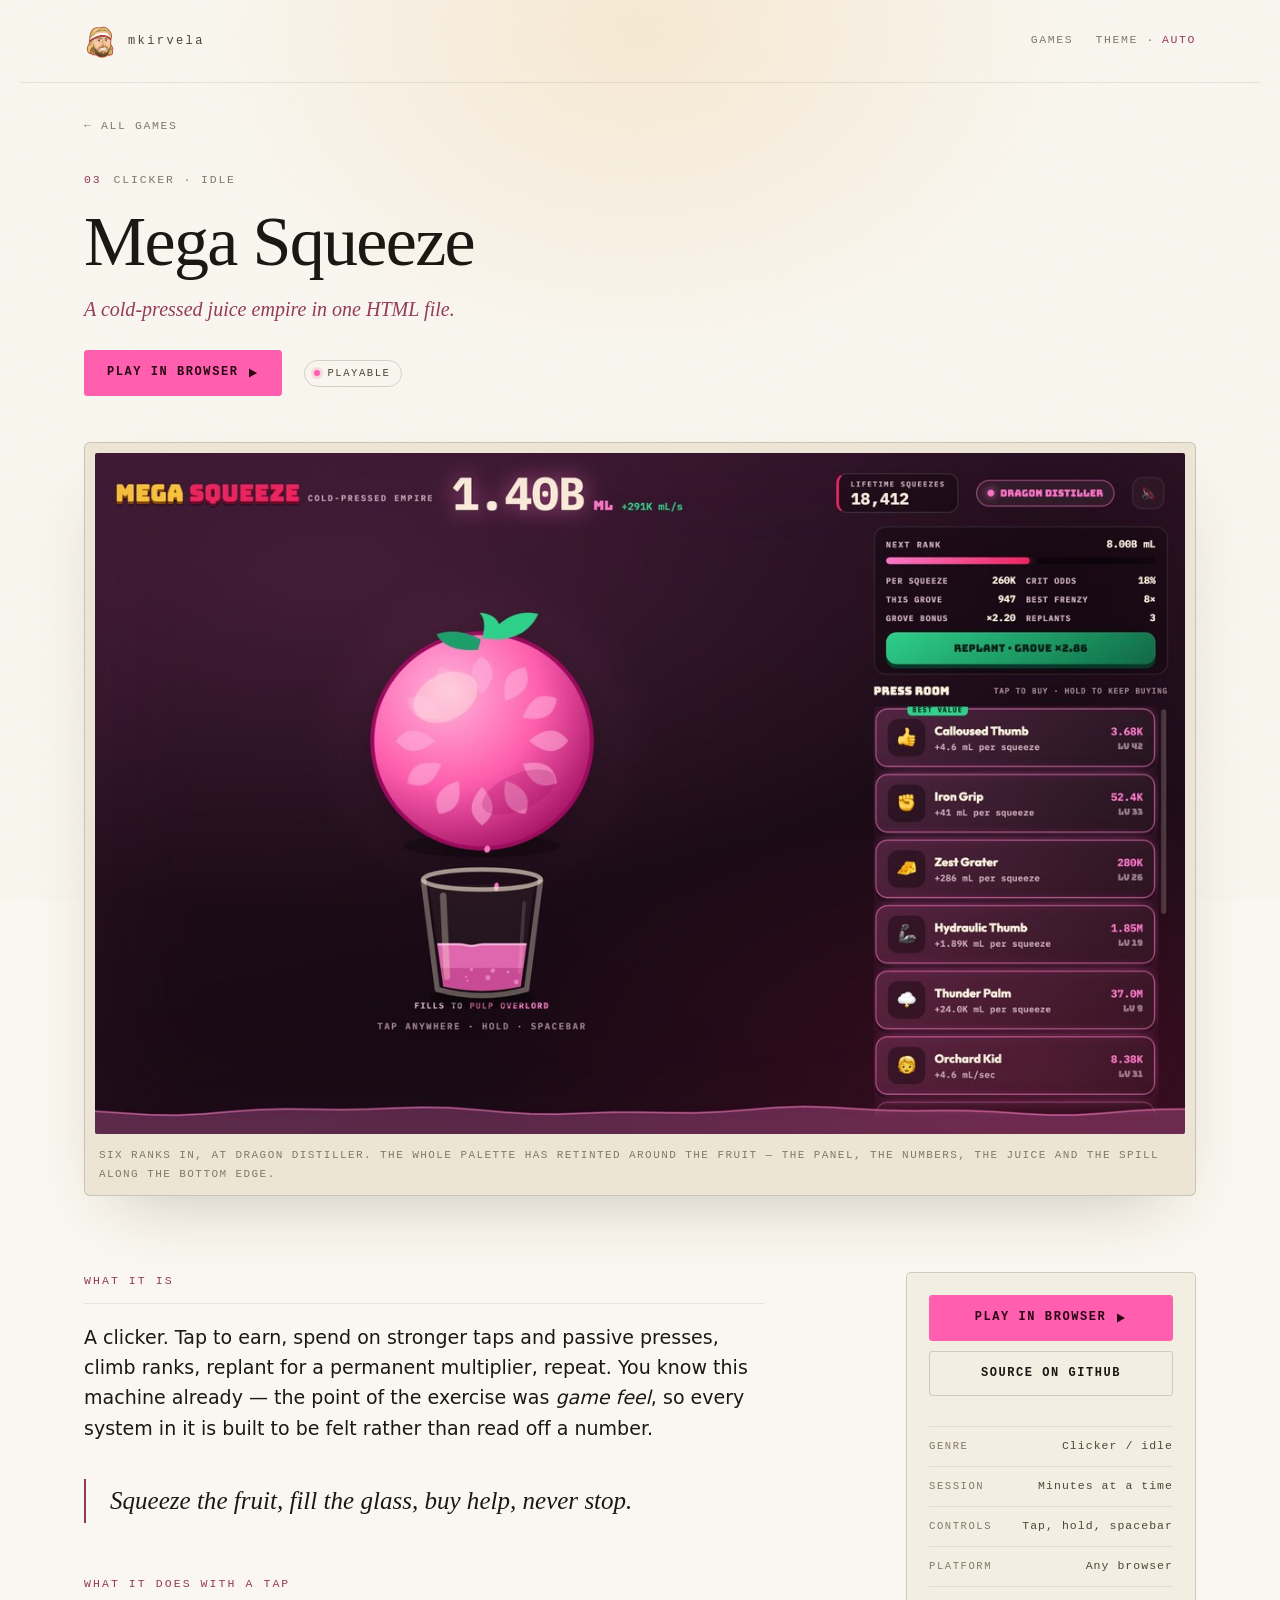
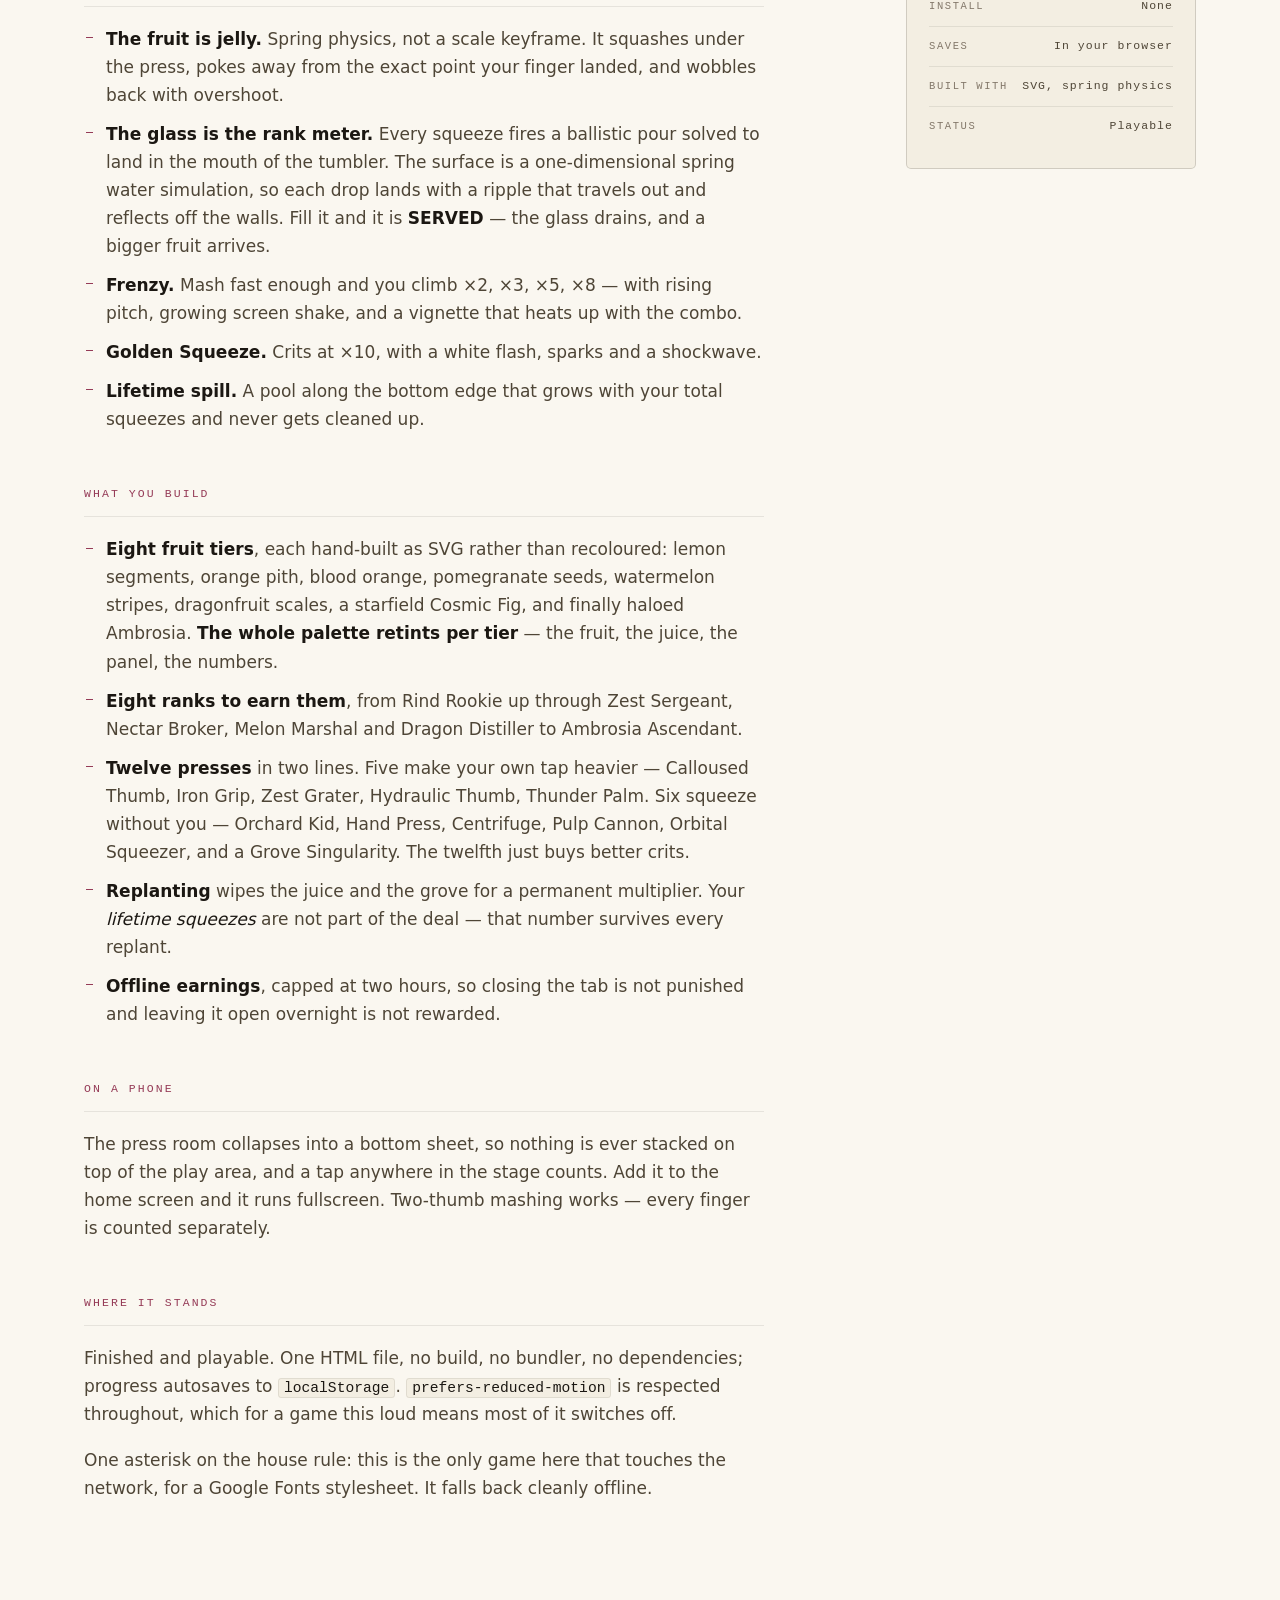
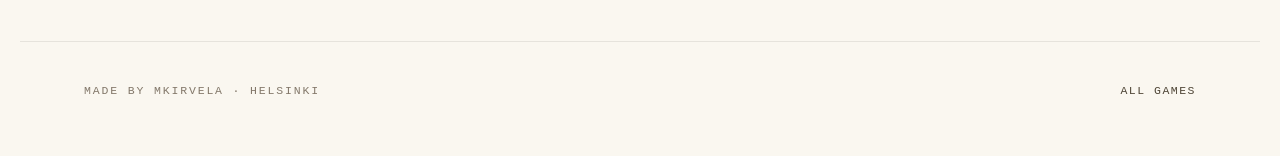
==== games/mega-squeeze.html @ d0aed5e1 "Add Mega Squeeze as the third game Co-Authored-By: Claude Opus 5 (1M context) <noreply@anthropic.com" ====
<!DOCTYPE html>
<html lang="en">
<head>
<meta charset="utf-8">
<meta name="viewport" content="width=device-width, initial-scale=1">
<title>Mega Squeeze — mkirvela</title>
<meta name="description" content="A cold-pressed juice empire in one HTML file. Squeeze the fruit, fill the glass, buy help, never stop.">
<meta name="theme-color" content="#faf7f0" media="(prefers-color-scheme: light)">
<meta name="theme-color" content="#12100d" media="(prefers-color-scheme: dark)">

<meta property="og:type" content="article">
<meta property="og:title" content="Mega Squeeze">
<meta property="og:description" content="A cold-pressed juice empire in one HTML file. Squeeze the fruit, fill the glass, buy help, never stop.">
<meta property="og:image" content="../assets/img/mega-squeeze-og.jpg">
<meta name="twitter:card" content="summary_large_image">

<link rel="stylesheet" href="../assets/css/site.css">
<link rel="icon" type="image/png" href="../assets/img/favicon-64.png">

<!-- Blocking, and in the head, so the stored theme is on <html> before the
     first paint. Deferring it buys nothing and costs a flash of the wrong
     colour on every load. -->
<script src="../assets/js/theme.js"></script>
</head>
<body style="--accent:#ff5fae; --accent-ink:#2a0715;">
<div class="shell">

<header class="wrap masthead">
  <a class="wordmark" href="../index.html">
    <img class="avatar" src="../assets/img/mkirvela.png" width="128" height="128" alt="">
    <span class="wordmark-name">mkirvela</span>
  </a>
  <nav>
    <a href="../index.html#shelf">Games</a>
    <!-- hidden until theme.js unhides it, so no-JS readers are not offered a
         control that cannot do anything -->
    <button class="theme-btn" type="button" data-theme-toggle hidden>
      Theme &middot; <span class="theme-btn-text">auto</span>
    </button>
  </nav>
</header>

<div class="wrap">
  <a class="backlink" href="../index.html#shelf">&larr; All games</a>
</div>

<section class="wrap game-hero">
  <p class="game-index"><b>03</b> <span class="kind">Clicker &middot; Idle</span></p>
  <h1>Mega Squeeze</h1>
  <p class="game-tagline">A cold-pressed juice empire in one HTML file.</p>
  <div class="actions">
    <a class="btn" href="https://mkirvela.github.io/mega-squeeze/">
      Play in browser
      <svg width="12" height="12" viewBox="0 0 12 12" aria-hidden="true"><path d="M2 1.5v9l8-4.5-8-4.5z" fill="currentColor"/></svg>
    </a>
    <span class="status">Playable</span>
  </div>
</section>

<div class="wrap">
  <figure class="hero-plate">
    <span class="plate-frame">
      <img src="../assets/img/mega-squeeze-room.jpg" width="1200" height="750"
           alt="The game at the Dragonfruit rank: a glossy pink fruit above a tumbler half full of pink juice, a counter reading 1.40B millilitres, and a right-hand panel listing presses to buy — Calloused Thumb, Iron Grip, Zest Grater, Hydraulic Thumb, Thunder Palm, Orchard Kid.">
    </span>
    <figcaption>Six ranks in, at Dragon Distiller. The whole palette has retinted around the fruit &mdash; the panel, the numbers, the juice and the spill along the bottom edge.</figcaption>
  </figure>
</div>

<main class="wrap detail">
  <div class="prose">

    <h2>What it is</h2>
    <p class="first">
      A clicker. Tap to earn, spend on stronger taps and passive presses, climb
      ranks, replant for a permanent multiplier, repeat. You know this machine
      already &mdash; the point of the exercise was <em>game feel</em>, so every
      system in it is built to be felt rather than read off a number.
    </p>

    <blockquote class="pull">
      Squeeze the fruit, fill the glass, buy help, never stop.
    </blockquote>

    <h2>What it does with a tap</h2>
    <ul>
      <li><strong>The fruit is jelly.</strong> Spring physics, not a scale
        keyframe. It squashes under the press, pokes away from the exact point
        your finger landed, and wobbles back with overshoot.</li>
      <li><strong>The glass is the rank meter.</strong> Every squeeze fires a
        ballistic pour solved to land in the mouth of the tumbler. The surface is
        a one-dimensional spring water simulation, so each drop lands with a
        ripple that travels out and reflects off the walls. Fill it and it is
        <strong>SERVED</strong> &mdash; the glass drains, and a bigger fruit
        arrives.</li>
      <li><strong>Frenzy.</strong> Mash fast enough and you climb
        &times;2, &times;3, &times;5, &times;8 &mdash; with rising pitch, growing
        screen shake, and a vignette that heats up with the combo.</li>
      <li><strong>Golden Squeeze.</strong> Crits at &times;10, with a white
        flash, sparks and a shockwave.</li>
      <li><strong>Lifetime spill.</strong> A pool along the bottom edge that
        grows with your total squeezes and never gets cleaned up.</li>
    </ul>

    <h2>What you build</h2>
    <ul>
      <li><strong>Eight fruit tiers</strong>, each hand-built as SVG rather than
        recoloured: lemon segments, orange pith, blood orange, pomegranate
        seeds, watermelon stripes, dragonfruit scales, a starfield Cosmic Fig,
        and finally haloed Ambrosia. <strong>The whole palette retints per
        tier</strong> &mdash; the fruit, the juice, the panel, the numbers.</li>
      <li><strong>Eight ranks to earn them</strong>, from Rind Rookie up through
        Zest Sergeant, Nectar Broker, Melon Marshal and Dragon Distiller to
        Ambrosia Ascendant.</li>
      <li><strong>Twelve presses</strong> in two lines. Five make your own tap
        heavier &mdash; Calloused Thumb, Iron Grip, Zest Grater, Hydraulic Thumb,
        Thunder Palm. Six squeeze without you &mdash; Orchard Kid, Hand Press,
        Centrifuge, Pulp Cannon, Orbital Squeezer, and a Grove Singularity. The
        twelfth just buys better crits.</li>
      <li><strong>Replanting</strong> wipes the juice and the grove for a
        permanent multiplier. Your <em>lifetime squeezes</em> are not part of the
        deal &mdash; that number survives every replant.</li>
      <li><strong>Offline earnings</strong>, capped at two hours, so closing the
        tab is not punished and leaving it open overnight is not rewarded.</li>
    </ul>

    <h2>On a phone</h2>
    <p>
      The press room collapses into a bottom sheet, so nothing is ever stacked
      on top of the play area, and a tap anywhere in the stage counts. Add it to
      the home screen and it runs fullscreen. Two-thumb mashing works &mdash;
      every finger is counted separately.
    </p>

    <h2>Where it stands</h2>
    <p>
      Finished and playable. One HTML file, no build, no bundler, no
      dependencies; progress autosaves to <code>localStorage</code>.
      <code>prefers-reduced-motion</code> is respected throughout, which for a
      game this loud means most of it switches off.
    </p>
    <p>
      One asterisk on the house rule: this is the only game here that touches
      the network, for a Google Fonts stylesheet. It falls back cleanly offline.
    </p>

  </div>

  <aside class="aside">
    <a class="btn" href="https://mkirvela.github.io/mega-squeeze/">
      Play in browser
      <svg width="12" height="12" viewBox="0 0 12 12" aria-hidden="true"><path d="M2 1.5v9l8-4.5-8-4.5z" fill="currentColor"/></svg>
    </a>
    <a class="btn btn-ghost" href="https://github.com/mkirvela/mega-squeeze">Source on GitHub</a>

    <dl class="spec">
      <div><dt>Genre</dt><dd>Clicker / idle</dd></div>
      <div><dt>Session</dt><dd>Minutes at a time</dd></div>
      <div><dt>Controls</dt><dd>Tap, hold, spacebar</dd></div>
      <div><dt>Platform</dt><dd>Any browser</dd></div>
      <div><dt>Install</dt><dd>None</dd></div>
      <div><dt>Saves</dt><dd>In your browser</dd></div>
      <div><dt>Built with</dt><dd>SVG, spring physics</dd></div>
      <div><dt>Status</dt><dd>Playable</dd></div>
    </dl>
  </aside>
</main>

<footer class="wrap footer">
  <p class="label">Made by mkirvela &middot; Helsinki</p>
  <div class="footer-links">
    <a href="../index.html#shelf">All games</a>
  </div>
</footer>

</div>
</body>
</html>
---- assets/css/site.css ----
/* ==========================================================================
   THE GALLERY — one stylesheet, no dependencies, no build step.
   Matches the house rule the games themselves keep: nothing fetched, no CDN,
   no web fonts. Everything below is system type and hand-mixed ink.

   THEME. Light is the base. Dark is a token swap, and it happens when either
   the operating system asks for it or the reader has picked it from the
   masthead. `data-theme` on <html> is the reader's choice; its ABSENCE means
   auto, which is what lets the media query below do the deciding.

   Token names describe the ROLE, not the colour, so the same rule reads
   correctly in both themes:
     --ground*  the surface something sits on
     --mark*    the ink laid on it
     --accent      a filled accent shape (button, dot, pill)
     --accent-text the same accent darkened enough to be read as ink on
                   paper; in dark mode the two are the same value
   ========================================================================== */

:root {
  color-scheme: light dark;

  /* --- paper. A warm off-white rather than #fff, so the game art (amber,
         vermilion) sits on something that reads as stock. ------------------- */
  --ground:        #faf7f0;
  --ground-panel:  #f3eee2;
  --ground-raised: #ece5d5;
  --mark:          #1b1712;
  --mark-dim:      #4e4536;
  --muted:         #83786a;
  --line:          rgba(27, 23, 18, 0.16);
  --line-soft:     rgba(27, 23, 18, 0.085);

  --shadow-color: rgba(70, 54, 28, 0.30);
  --grain: 0.05;
  --bloom: 0.16;

  /* --- default accent. every game card overrides --accent locally, so the
         card borrows its own game's ink. ------------------------------------ */
  --accent:     #e8a33d;
  --accent-ink: #17110a;

  --serif: "Iowan Old Style", "Palatino Linotype", Palatino, "Book Antiqua", Georgia, serif;
  --sans:  ui-sans-serif, system-ui, -apple-system, "Segoe UI", Roboto, Helvetica, Arial, sans-serif;
  --mono:  ui-monospace, SFMono-Regular, "SF Mono", Menlo, Consolas, "Liberation Mono", monospace;

  --gutter: clamp(22px, 5.5vw, 64px);
  --measure: 1240px;
}

/* An accent bright enough to sit under a thumb is not dark enough to be read
   as a word. On paper the accent is mixed down toward burnt umber; on the dark
   ground it is left alone. Declared on the two elements that actually carry
   --accent (body on a detail page, .game on a card) because a custom property
   substitutes against the element it is declared on, not the one that uses it. */
body,
.game { --accent-text: color-mix(in srgb, var(--accent) 50%, #2b1600); }

/* The dark palette is written twice on purpose: once for "the OS says dark and
   nobody has overridden it", once for "the reader picked dark". CSS has no way
   to spell both conditions in one selector, and repeating fourteen values is
   cheaper to read — and to edit — than the var()-switch tricks that would
   avoid it. Keep the two blocks identical; only their selectors differ. */
@media (prefers-color-scheme: dark) {
  :root:not([data-theme="light"]) {
    --ground:        #12100d;
    --ground-panel:  #1a1713;
    --ground-raised: #241f19;
    --mark:          #f2ede1;
    --mark-dim:      #c6bdaa;
    --muted:         #8b8172;
    --line:          rgba(242, 237, 225, 0.11);
    --line-soft:     rgba(242, 237, 225, 0.06);

    --shadow-color: rgba(0, 0, 0, 0.92);
    --grain: 0.035;
    --bloom: 0.10;
  }

  :root:not([data-theme="light"]) body,
  :root:not([data-theme="light"]) .game { --accent-text: var(--accent); }
}

:root[data-theme="dark"] {
  --ground:        #12100d;
  --ground-panel:  #1a1713;
  --ground-raised: #241f19;
  --mark:          #f2ede1;
  --mark-dim:      #c6bdaa;
  --muted:         #8b8172;
  --line:          rgba(242, 237, 225, 0.11);
  --line-soft:     rgba(242, 237, 225, 0.06);

  --shadow-color: rgba(0, 0, 0, 0.92);
  --grain: 0.035;
  --bloom: 0.10;
}

:root[data-theme="dark"] body,
:root[data-theme="dark"] .game { --accent-text: var(--accent); }

/* Scrollbars, form controls and the space behind the page are the browser's to
   paint, and `color-scheme` is the only thing it listens to. Without these two
   a forced theme leaves a dark scrollbar down the side of a light page. */
:root[data-theme="light"] { color-scheme: light; }
:root[data-theme="dark"]  { color-scheme: dark; }

* { box-sizing: border-box; }

html { -webkit-text-size-adjust: 100%; }

body {
  margin: 0;
  background: var(--ground);
  color: var(--mark);
  font-family: var(--sans);
  font-size: 17px;
  line-height: 1.65;
  letter-spacing: 0.001em;
  -webkit-font-smoothing: antialiased;
}

/* A rag-paper grain over the whole page. Cheap, fixed, and the reason neither
   flat ground reads as a void. Dark speckle either way — on paper it is tooth,
   on the dark ground it is noise in the emulsion. */
body::before {
  content: "";
  position: fixed;
  inset: 0;
  z-index: 0;
  pointer-events: none;
  opacity: var(--grain);
  background-image: url("data:image/svg+xml,%3Csvg xmlns='http://www.w3.org/2000/svg' width='180' height='180'%3E%3Cfilter id='n'%3E%3CfeTurbulence type='fractalNoise' baseFrequency='0.85' numOctaves='3'/%3E%3C/filter%3E%3Crect width='180' height='180' filter='url(%23n)'/%3E%3C/svg%3E");
}

/* And a single warm bloom behind the top of the page, so the header has a
   light source and the fold is not a hard edge. */
body::after {
  content: "";
  position: fixed;
  left: 50%;
  top: -420px;
  width: 1200px;
  height: 900px;
  transform: translateX(-50%);
  z-index: 0;
  pointer-events: none;
  background: radial-gradient(closest-side,
              rgba(232, 163, 61, var(--bloom)), transparent 72%);
}

.shell { position: relative; z-index: 1; }

/* height:auto is load-bearing. Every <img> on the site carries width/height
   attributes for layout stability, and those land as presentational hints —
   so any rule that sets width alone would otherwise leave the height pinned
   at the intrinsic pixel value and stretch the picture. */
img { max-width: 100%; height: auto; display: block; }

a { color: inherit; }

::selection { background: var(--accent); color: var(--accent-ink); }

:focus-visible {
  outline: 2px solid var(--accent-text);
  outline-offset: 3px;
  border-radius: 2px;
}

/* Every band on the page is a .wrap, and the gutter lives here and only here.
   Anything that also wants vertical room must say so with padding-block or the
   two longhands — a `padding: 26px 0` shorthand further down the file wins on
   source order and quietly knocks the side gutter back to zero, which puts the
   masthead and the hero flush against the edge of a phone. */
.wrap {
  max-width: var(--measure);
  margin: 0 auto;
  padding: 0 var(--gutter);
}

/* --- small mono labels. The one recurring device on the site: everything that
       is metadata rather than voice is set in letterspaced mono caps. ------- */
.label {
  font-family: var(--mono);
  font-size: 11.5px;
  letter-spacing: 0.16em;
  text-transform: uppercase;
  color: var(--muted);
}

.rule {
  height: 1px;
  background: var(--line);
  border: 0;
  margin: 0;
}

/* ==========================================================================
   MASTHEAD
   ========================================================================== */

.masthead {
  display: flex;
  align-items: center;
  justify-content: space-between;
  flex-wrap: wrap;
  gap: 10px 20px;
  padding-block: 26px 24px;
  border-bottom: 1px solid var(--line-soft);
}

.wordmark {
  display: inline-flex;
  align-items: center;
  gap: 12px;
  min-width: 0;
  text-decoration: none;
  font-family: var(--mono);
  font-size: 12px;
  letter-spacing: 0.2em;
  color: var(--mark-dim);
}

.wordmark:hover { color: var(--mark); }

.wordmark-name {
  min-width: 0;
  overflow: hidden;
  text-overflow: ellipsis;
  white-space: nowrap;
}

/* The face. A transparent PNG with its own drawn outline, so it wants no
   frame, no plate and no background behind it. */
.avatar {
  width: 32px;
  height: 32px;
  flex: none;
  object-fit: contain;
}

.masthead nav {
  display: flex;
  flex-wrap: wrap;
  gap: 8px 22px;
  font-family: var(--mono);
  font-size: 11.5px;
  letter-spacing: 0.14em;
  text-transform: uppercase;
}

.masthead nav a {
  color: var(--muted);
  text-decoration: none;
  padding-bottom: 2px;
  border-bottom: 1px solid transparent;
}

.masthead nav a:hover { color: var(--mark); border-bottom-color: var(--accent-text); }

/* --- the theme control. A word, not an icon: the only glyph anywhere on this
       site is the play triangle, and a sun/moon pair would be the second. It
       reads as the CURRENT state — auto, light, dark — and cycles on click.
       `font: inherit` first, because a <button> otherwise arrives carrying the
       platform's own font stack and size and ignores everything set on nav. -- */
.theme-btn {
  display: inline-flex;
  align-items: baseline;
  gap: 7px;
  margin: 0;
  padding: 0 0 2px;
  border: 0;
  border-bottom: 1px solid transparent;
  background: none;
  font: inherit;
  font-family: var(--mono);
  font-size: 11.5px;
  letter-spacing: 0.14em;
  text-transform: uppercase;
  color: var(--muted);
  cursor: pointer;
}

.theme-btn:hover { color: var(--mark); border-bottom-color: var(--accent-text); }

/* The state word carries the accent, so the one thing that changes on click is
   also the one thing wearing colour. */
.theme-btn-text { color: var(--accent-text); }

/* ==========================================================================
   HERO
   ========================================================================== */

.hero { padding-block: clamp(56px, 11vw, 116px) clamp(44px, 7vw, 72px); }

.hero h1 {
  font-family: var(--serif);
  font-weight: 400;
  font-size: clamp(40px, 8.2vw, 78px);
  line-height: 1.03;
  letter-spacing: -0.022em;
  margin: 0 0 26px;
  max-width: 17em;
}

.hero h1 em {
  font-style: italic;
  color: var(--accent-text);
}

.hero .lede {
  font-size: clamp(17px, 2.1vw, 20.5px);
  line-height: 1.6;
  color: var(--mark-dim);
  max-width: 34em;
  margin: 0;
}

.hero .lede strong { color: var(--mark); font-weight: 600; }

.hero-meta {
  display: flex;
  align-items: center;
  gap: 14px;
  margin-top: 40px;
}

.hero-meta .rule { flex: 1; }

/* ==========================================================================
   THE SHELF — one feature row per game, alternating side.
   ========================================================================== */

.shelf {
  display: grid;
  gap: clamp(52px, 8vw, 92px);
  padding-bottom: clamp(64px, 10vw, 116px);
}

.game {
  display: grid;
  grid-template-columns: minmax(0, 1.45fr) minmax(0, 1fr);
  gap: clamp(28px, 4.5vw, 56px);
  align-items: center;
}

/* Alternate which side the art lands on, so a long shelf has a rhythm instead
   of a column. Reordering alone would drop the art into the narrow track, so
   the ratio flips with it. */
.game:nth-child(even) {
  grid-template-columns: minmax(0, 1fr) minmax(0, 1.45fr);
}

.game:nth-child(even) .plate { order: 2; }

/* --- the plate. A mounted engraving: the screenshot sits inside a mat with a
       hairline frame, the way the games' own study pages present their art. -- */
.plate {
  display: block;
  position: relative;
  padding: 9px;
  background: var(--ground-raised);
  border: 1px solid var(--line);
  border-radius: 5px;
  text-decoration: none;
  box-shadow: 0 18px 40px -22px var(--shadow-color);
  transition: transform 220ms ease, border-color 220ms ease, box-shadow 220ms ease;
}

.plate-frame {
  display: block;
  position: relative;
  overflow: hidden;
  border-radius: 2px;
  background: var(--ground-raised);
  aspect-ratio: 8 / 5;
}

.plate-frame img {
  width: 100%;
  height: 100%;
  object-fit: cover;
  transition: transform 420ms cubic-bezier(0.2, 0.7, 0.2, 1);
}

/* The play affordance rides in on hover — dark scrim, one accent word. The
   scrim is dark in both themes because it sits on the artwork, not the page,
   so its type stays light regardless. */
.plate-cue {
  position: absolute;
  inset: auto 0 0 0;
  display: flex;
  align-items: center;
  gap: 9px;
  padding: 26px 14px 11px;
  font-family: var(--mono);
  font-size: 11px;
  letter-spacing: 0.18em;
  text-transform: uppercase;
  color: #f2ede1;
  background: linear-gradient(to top, rgba(6, 5, 4, 0.92), transparent);
  opacity: 0;
  transform: translateY(6px);
  transition: opacity 220ms ease, transform 220ms ease;
}

.plate-cue::before {
  content: "";
  width: 7px;
  height: 7px;
  border-radius: 50%;
  background: var(--accent);
  flex: none;
}

.plate:hover, .plate:focus-visible {
  transform: translateY(-4px);
  border-color: color-mix(in srgb, var(--accent) 42%, var(--line));
  box-shadow: 0 26px 54px -24px var(--shadow-color);
}

.plate:hover .plate-frame img,
.plate:focus-visible .plate-frame img { transform: scale(1.028); }

.plate:hover .plate-cue,
.plate:focus-visible .plate-cue { opacity: 1; transform: none; }

/* --- the text column ---------------------------------------------------- */

.game-body { padding-left: clamp(0px, 1.4vw, 18px); border-left: 1px solid transparent; }

.game-index {
  display: flex;
  align-items: baseline;
  flex-wrap: wrap;
  gap: 8px 12px;
  margin: 0 0 16px;
  font-family: var(--mono);
  font-size: 11.5px;
  letter-spacing: 0.16em;
  text-transform: uppercase;
}

.game-index b { color: var(--accent-text); font-weight: 500; }
.game-index .kind { color: var(--muted); }
.game-index .status { margin-left: auto; }

.game-body h2 {
  font-family: var(--serif);
  font-weight: 400;
  font-size: clamp(30px, 4.4vw, 44px);
  line-height: 1.06;
  letter-spacing: -0.02em;
  margin: 0 0 14px;
}

.game-body h2 a { text-decoration: none; }
.game-body h2 a:hover { color: var(--accent-text); }

.game-tagline {
  font-family: var(--serif);
  font-style: italic;
  font-size: clamp(17px, 2.1vw, 20px);
  line-height: 1.45;
  color: var(--accent-text);
  margin: 0 0 18px;
}

.game-desc {
  margin: 0 0 22px;
  color: var(--mark-dim);
  font-size: 16px;
  max-width: 40em;
}

/* Two or three hard facts, as a hairline-ruled strip. A grid rather than a
   wrapping flex row, so a long value can never orphan a cell onto line two. */
.facts {
  list-style: none;
  margin: 0 0 26px;
  padding: 0;
  display: grid;
  grid-auto-flow: column;
  grid-auto-columns: minmax(0, 1fr);
  border-top: 1px solid var(--line-soft);
  border-bottom: 1px solid var(--line-soft);
}

.facts li {
  padding: 11px 16px;
  border-left: 1px solid var(--line-soft);
  font-family: var(--mono);
  font-size: 11px;
  line-height: 1.45;
  letter-spacing: 0.09em;
  text-transform: uppercase;
  color: var(--mark-dim);
}

.facts li:first-child { border-left: 0; padding-left: 0; }

.facts li b {
  display: block;
  margin-bottom: 3px;
  color: var(--muted);
  font-weight: 400;
  font-size: 10px;
  letter-spacing: 0.16em;
}

.actions {
  display: flex;
  align-items: center;
  flex-wrap: wrap;
  gap: 12px 22px;
}

.btn {
  display: inline-flex;
  align-items: center;
  gap: 9px;
  padding: 12px 22px;
  border-radius: 3px;
  border: 1px solid var(--accent);
  background: var(--accent);
  color: var(--accent-ink);
  font-family: var(--mono);
  font-size: 12px;
  font-weight: 600;
  letter-spacing: 0.13em;
  text-transform: uppercase;
  text-decoration: none;
  transition: filter 160ms ease, transform 160ms ease;
}

.btn:hover { filter: brightness(1.1); transform: translateY(-1px); }

.btn svg { flex: none; }

.btn-ghost {
  background: transparent;
  color: var(--mark);
  border-color: var(--line);
}

.btn-ghost:hover { border-color: var(--accent-text); color: var(--accent-text); filter: none; }

.link-more {
  font-family: var(--mono);
  font-size: 11.5px;
  letter-spacing: 0.13em;
  text-transform: uppercase;
  color: var(--mark-dim);
  text-decoration: none;
  border-bottom: 1px solid var(--line);
  padding-bottom: 3px;
}

.link-more:hover { color: var(--accent-text); border-bottom-color: var(--accent-text); }

/* --- status pill --------------------------------------------------------- */

.status {
  display: inline-flex;
  align-items: center;
  gap: 7px;
  font-family: var(--mono);
  font-size: 10.5px;
  letter-spacing: 0.15em;
  text-transform: uppercase;
  color: var(--mark-dim);
  border: 1px solid var(--line);
  border-radius: 100px;
  padding: 4px 11px 4px 9px;
}

.status::before {
  content: "";
  width: 6px;
  height: 6px;
  border-radius: 50%;
  background: var(--accent);
  box-shadow: 0 0 0 3px color-mix(in srgb, var(--accent) 20%, transparent);
  flex: none;
}

/* ==========================================================================
   DETAIL PAGE
   ========================================================================== */

.backlink {
  display: inline-flex;
  align-items: center;
  gap: 8px;
  margin: 34px 0 0;
  font-family: var(--mono);
  font-size: 11.5px;
  letter-spacing: 0.14em;
  text-transform: uppercase;
  color: var(--muted);
  text-decoration: none;
}

.backlink:hover { color: var(--accent-text); }

.game-hero { padding-block: 34px clamp(28px, 5vw, 46px); }

.game-hero h1 {
  font-family: var(--serif);
  font-weight: 400;
  font-size: clamp(38px, 7.4vw, 70px);
  line-height: 1.02;
  letter-spacing: -0.024em;
  margin: 14px 0 18px;
}

.game-hero .game-tagline { max-width: 26em; margin-bottom: 26px; }

.hero-plate {
  padding: 10px;
  background: var(--ground-raised);
  border: 1px solid var(--line);
  border-radius: 6px;
  box-shadow: 0 30px 70px -34px var(--shadow-color);
  /* The whole margin, not just the bottom: <figure> carries a UA default of
     `1em 40px`, which would otherwise inset the hero art 40px further than
     every other band on the page. */
  margin: 0 0 clamp(40px, 7vw, 76px);
}

.hero-plate .plate-frame { aspect-ratio: 16 / 10; }
.hero-plate figcaption {
  padding: 12px 4px 2px;
  font-family: var(--mono);
  font-size: 11px;
  letter-spacing: 0.13em;
  text-transform: uppercase;
  color: var(--muted);
}

.detail {
  display: grid;
  grid-template-columns: minmax(0, 1fr) 290px;
  gap: clamp(32px, 6vw, 78px);
  align-items: start;
  padding-bottom: clamp(64px, 10vw, 120px);
}

.prose { max-width: 40em; }

.prose h2 {
  font-family: var(--mono);
  font-size: 11.5px;
  font-weight: 500;
  letter-spacing: 0.18em;
  text-transform: uppercase;
  color: var(--accent-text);
  margin: 52px 0 18px;
  padding-bottom: 12px;
  border-bottom: 1px solid var(--line-soft);
}

.prose h2:first-child { margin-top: 0; }

.prose h3 {
  font-family: var(--serif);
  font-weight: 400;
  font-size: 22px;
  letter-spacing: -0.01em;
  margin: 32px 0 8px;
}

.prose p { margin: 0 0 18px; color: var(--mark-dim); }
.prose p.first { color: var(--mark); font-size: 19px; line-height: 1.6; }
.prose strong { color: var(--mark); font-weight: 600; }
.prose em { color: var(--mark); }

.prose ul { margin: 0 0 22px; padding: 0; list-style: none; }

.prose ul li {
  position: relative;
  padding-left: 22px;
  margin-bottom: 11px;
  color: var(--mark-dim);
}

.prose ul li::before {
  content: "";
  position: absolute;
  left: 2px;
  top: 0.72em;
  width: 7px;
  height: 1px;
  background: var(--accent-text);
}

.prose ul li strong { color: var(--mark); }

.pull {
  font-family: var(--serif);
  font-style: italic;
  font-size: clamp(20px, 2.6vw, 25px);
  line-height: 1.42;
  color: var(--mark);
  margin: 36px 0;
  padding: 4px 0 4px 24px;
  border-left: 2px solid var(--accent-text);
}

/* --- sidebar ------------------------------------------------------------- */

.aside {
  position: sticky;
  top: 28px;
  background: var(--ground-panel);
  border: 1px solid var(--line);
  border-radius: 5px;
  padding: 22px;
}

.aside .btn { width: 100%; justify-content: center; margin-bottom: 10px; }

.spec { margin: 20px 0 0; }

.spec div {
  display: flex;
  justify-content: space-between;
  align-items: baseline;
  gap: 14px;
  padding: 10px 0;
  border-top: 1px solid var(--line-soft);
  font-family: var(--mono);
  font-size: 11.5px;
  letter-spacing: 0.09em;
}

.spec dt { color: var(--muted); text-transform: uppercase; font-size: 10.5px; letter-spacing: 0.15em; flex: none; }
.spec dd { margin: 0; color: var(--mark-dim); text-align: right; }
.spec dd a { color: var(--accent-text); text-decoration: none; border-bottom: 1px solid color-mix(in srgb, var(--accent-text) 35%, transparent); }
.spec dd a:hover { border-bottom-color: var(--accent-text); }

/* ==========================================================================
   FOOTER
   ========================================================================== */

.footer {
  border-top: 1px solid var(--line-soft);
  padding-block: 40px 56px;
  display: flex;
  flex-wrap: wrap;
  align-items: center;
  justify-content: space-between;
  gap: 18px 30px;
}

.footer p { margin: 0; }

.footer a {
  color: var(--mark-dim);
  text-decoration: none;
  border-bottom: 1px solid var(--line);
}

.footer a:hover { color: var(--accent-text); border-bottom-color: var(--accent-text); }

.footer-links {
  display: flex;
  gap: 22px;
  font-family: var(--mono);
  font-size: 11.5px;
  letter-spacing: 0.13em;
  text-transform: uppercase;
}

.footer-links a { border-bottom: 0; }

/* ==========================================================================
   NARROW
   ========================================================================== */

@media (max-width: 900px) {
  .game,
  .game:nth-child(even),
  .detail { grid-template-columns: minmax(0, 1fr); }
  .game:nth-child(even) .plate { order: 0; }
  .game-body { padding-left: 0; }
  .aside { position: static; }
  .hero-plate .plate-frame { aspect-ratio: 8 / 5; }
}

@media (max-width: 560px) {
  body { font-size: 16px; }
  .masthead { padding-block: 20px 18px; }
  .masthead nav { gap: 8px 16px; }
  .facts { grid-auto-flow: row; }
  .facts li { border-left: 0; padding: 9px 0; border-bottom: 1px solid var(--line-soft); }
  .facts li:first-child { padding-top: 11px; }
  .facts li:last-child { border-bottom: 0; }
  .actions { gap: 14px; }
  .btn { width: 100%; justify-content: center; }
  .game-index .status { margin-left: 0; }
}

/* The plate lift and the cue are decoration. Anyone who has asked for less
   motion gets none of it. */
@media (prefers-reduced-motion: reduce) {
  * { transition-duration: 0.01ms !important; animation-duration: 0.01ms !important; }
  .plate:hover { transform: none; }
  .plate:hover .plate-frame img { transform: none; }
}

@media print {
  body::before, body::after, .plate-cue { display: none; }
  body { background: #fff; color: #000; }
}

/* ==========================================================================
   IN-PROSE FIGURE — a second, smaller plate dropped into a detail page.
   Same mat-and-hairline treatment as the hero, one step quieter.
   ========================================================================== */

.figure {
  margin: 34px 0;
  padding: 8px;
  background: var(--ground-raised);
  border: 1px solid var(--line);
  border-radius: 5px;
  box-shadow: 0 16px 36px -22px var(--shadow-color);
}

.figure img { border-radius: 2px; width: 100%; height: auto; }

.figure figcaption {
  padding: 11px 4px 2px;
  font-family: var(--mono);
  font-size: 11px;
  line-height: 1.5;
  letter-spacing: 0.1em;
  text-transform: uppercase;
  color: var(--muted);
}

/* Inline code in prose — the one place a technical token appears in a
   sentence, so it gets a chip rather than a whole different voice. */
.prose code {
  font-family: var(--mono);
  font-size: 0.86em;
  padding: 1px 5px;
  border-radius: 3px;
  background: var(--ground-panel);
  border: 1px solid var(--line-soft);
  color: var(--mark);
}
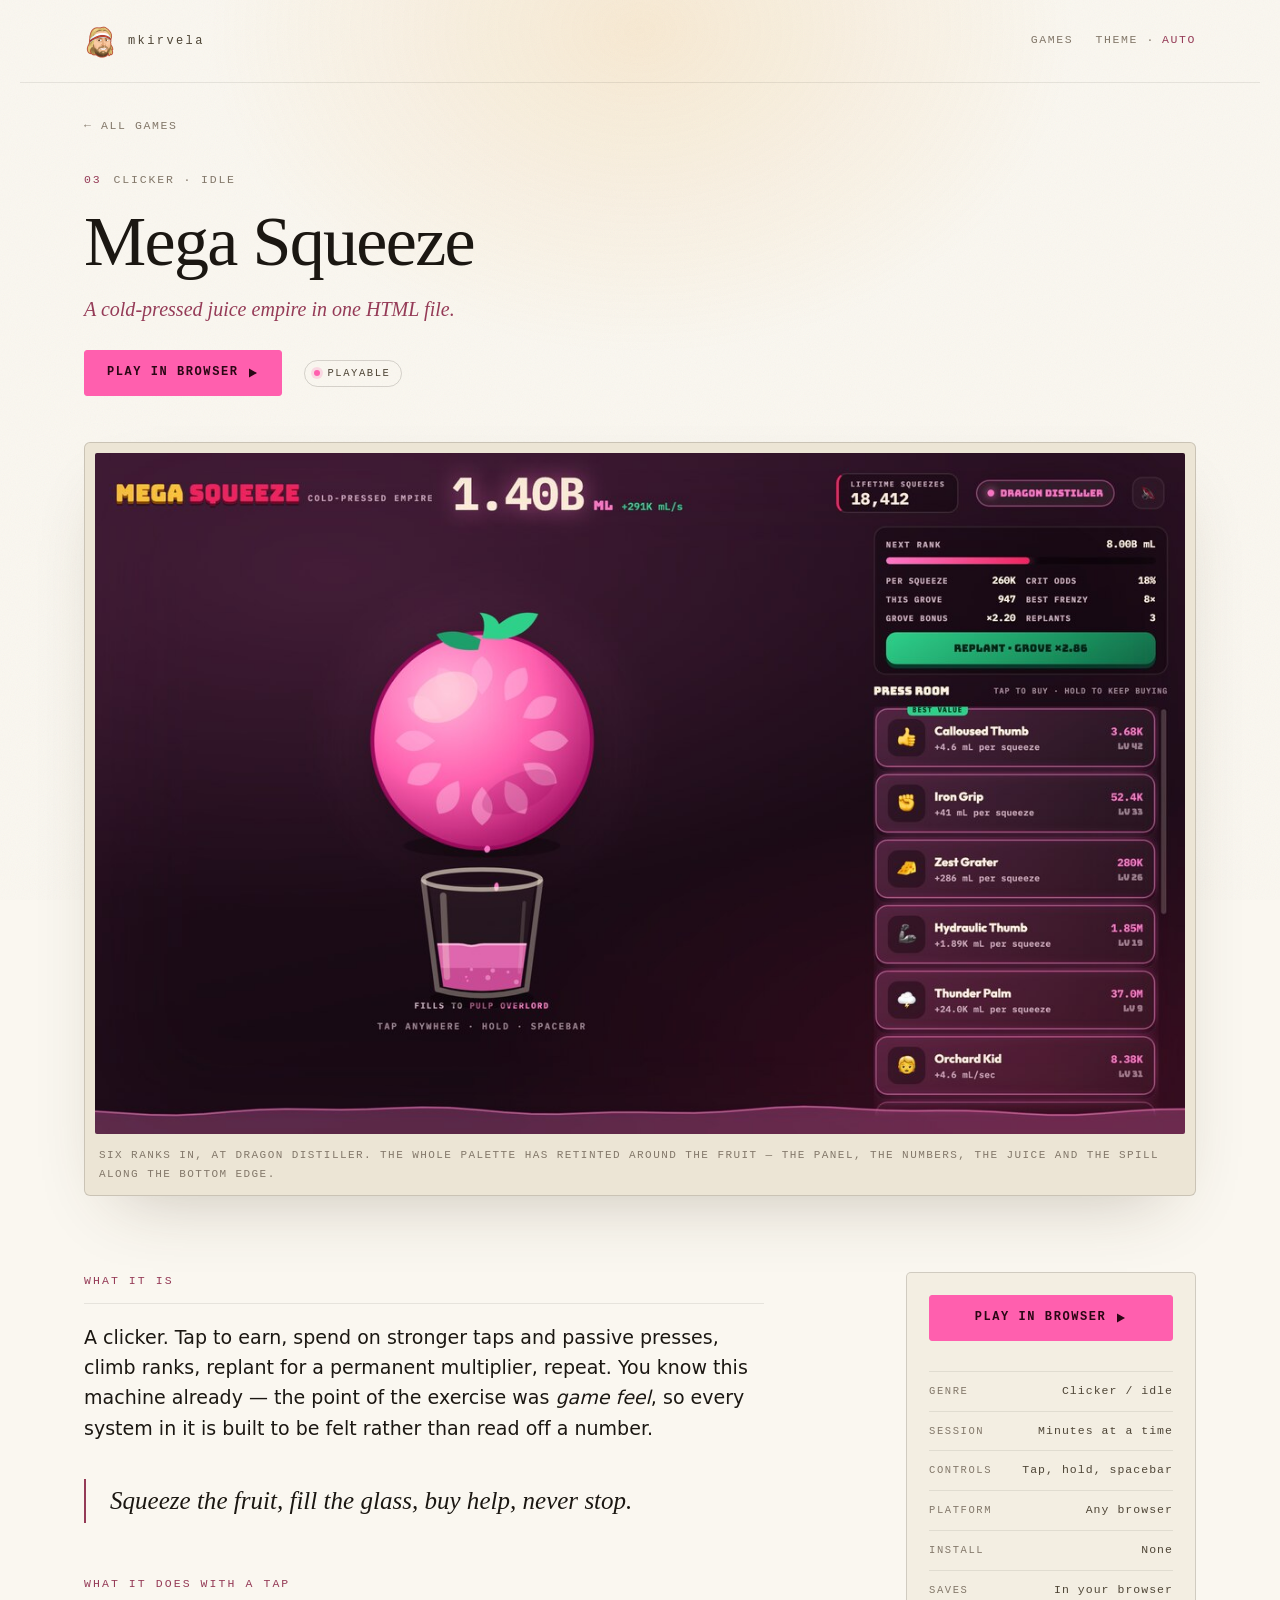
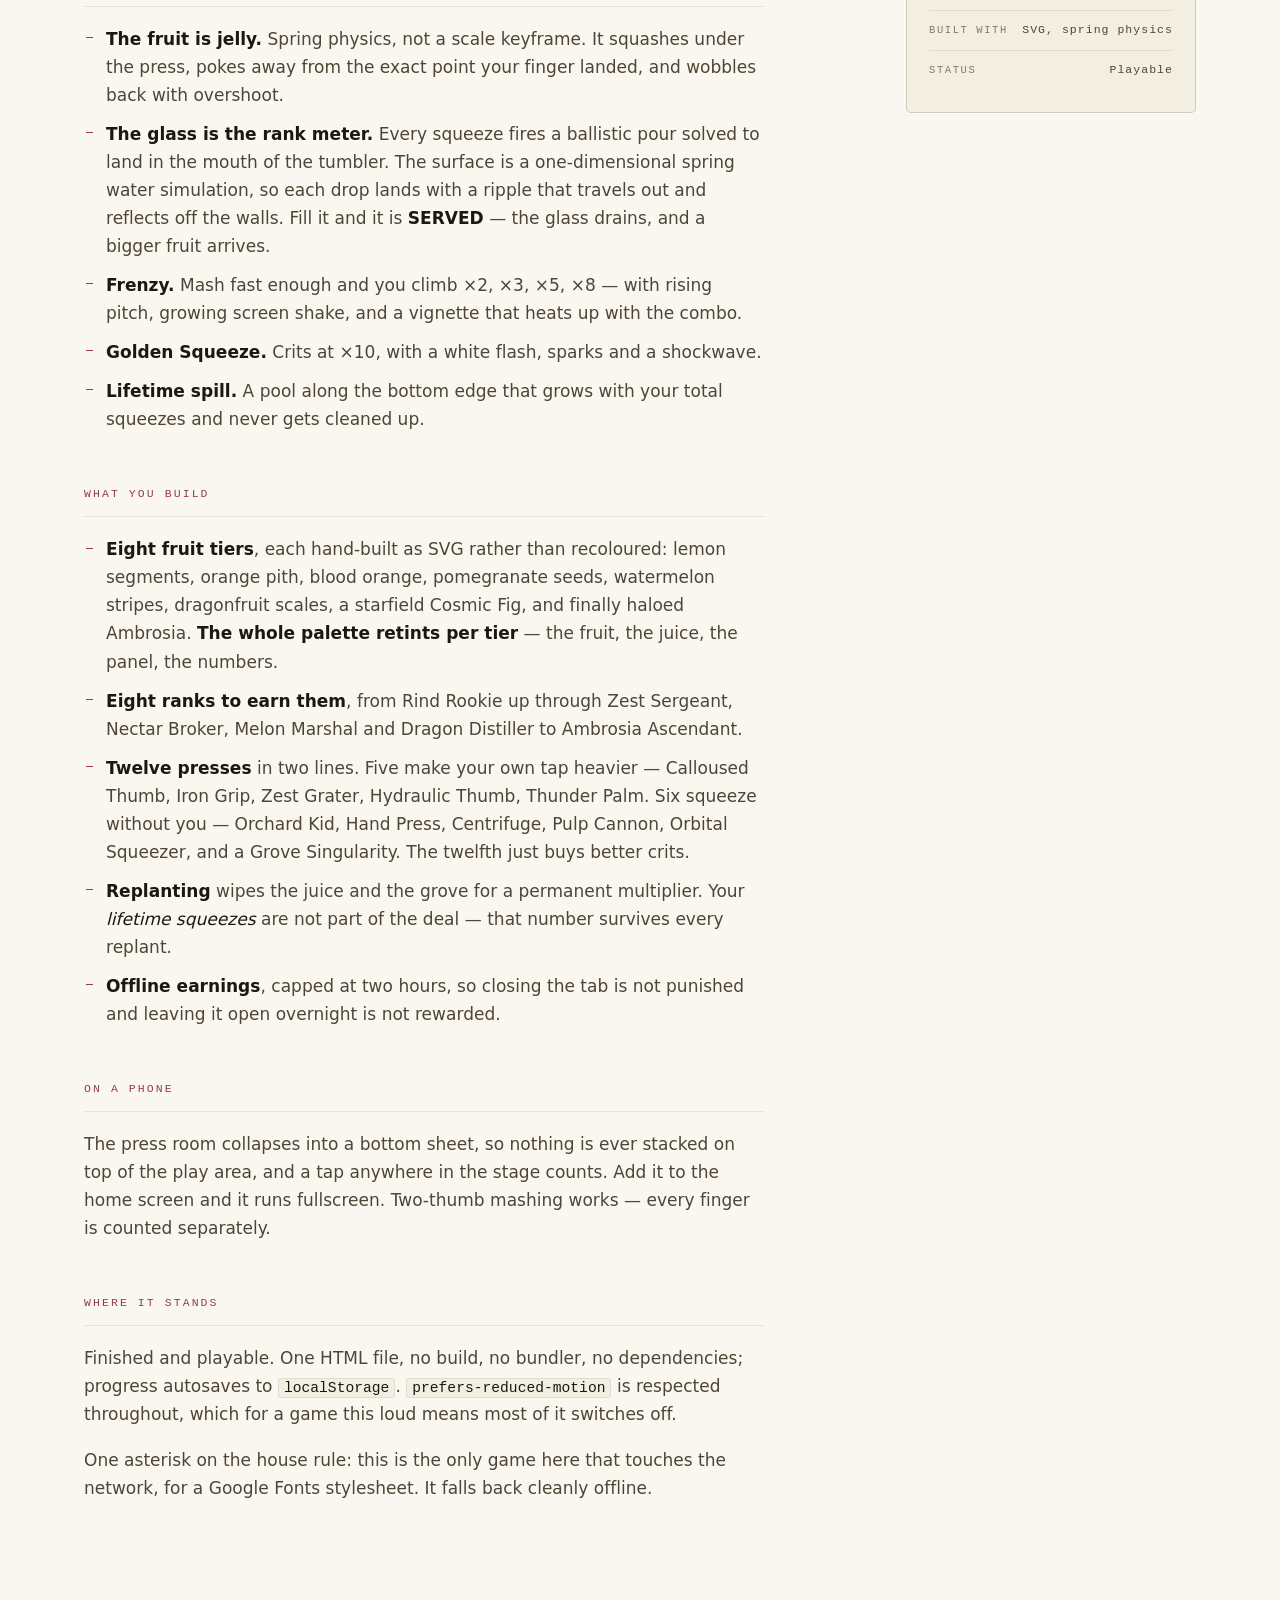
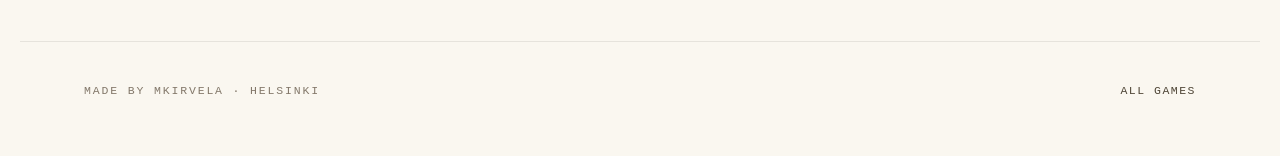
==== commit e0b02577: "Drop the Source on GitHub buttons Co-Authored-By: Claude Opus 5 (1M context) <noreply@anthropic.com>" ====
--- a/games/mega-squeeze.html
+++ b/games/mega-squeeze.html
@@ -151,7 +151,6 @@
       Play in browser
       <svg width="12" height="12" viewBox="0 0 12 12" aria-hidden="true"><path d="M2 1.5v9l8-4.5-8-4.5z" fill="currentColor"/></svg>
     </a>
-    <a class="btn btn-ghost" href="https://github.com/mkirvela/mega-squeeze">Source on GitHub</a>
 
     <dl class="spec">
       <div><dt>Genre</dt><dd>Clicker / idle</dd></div>
